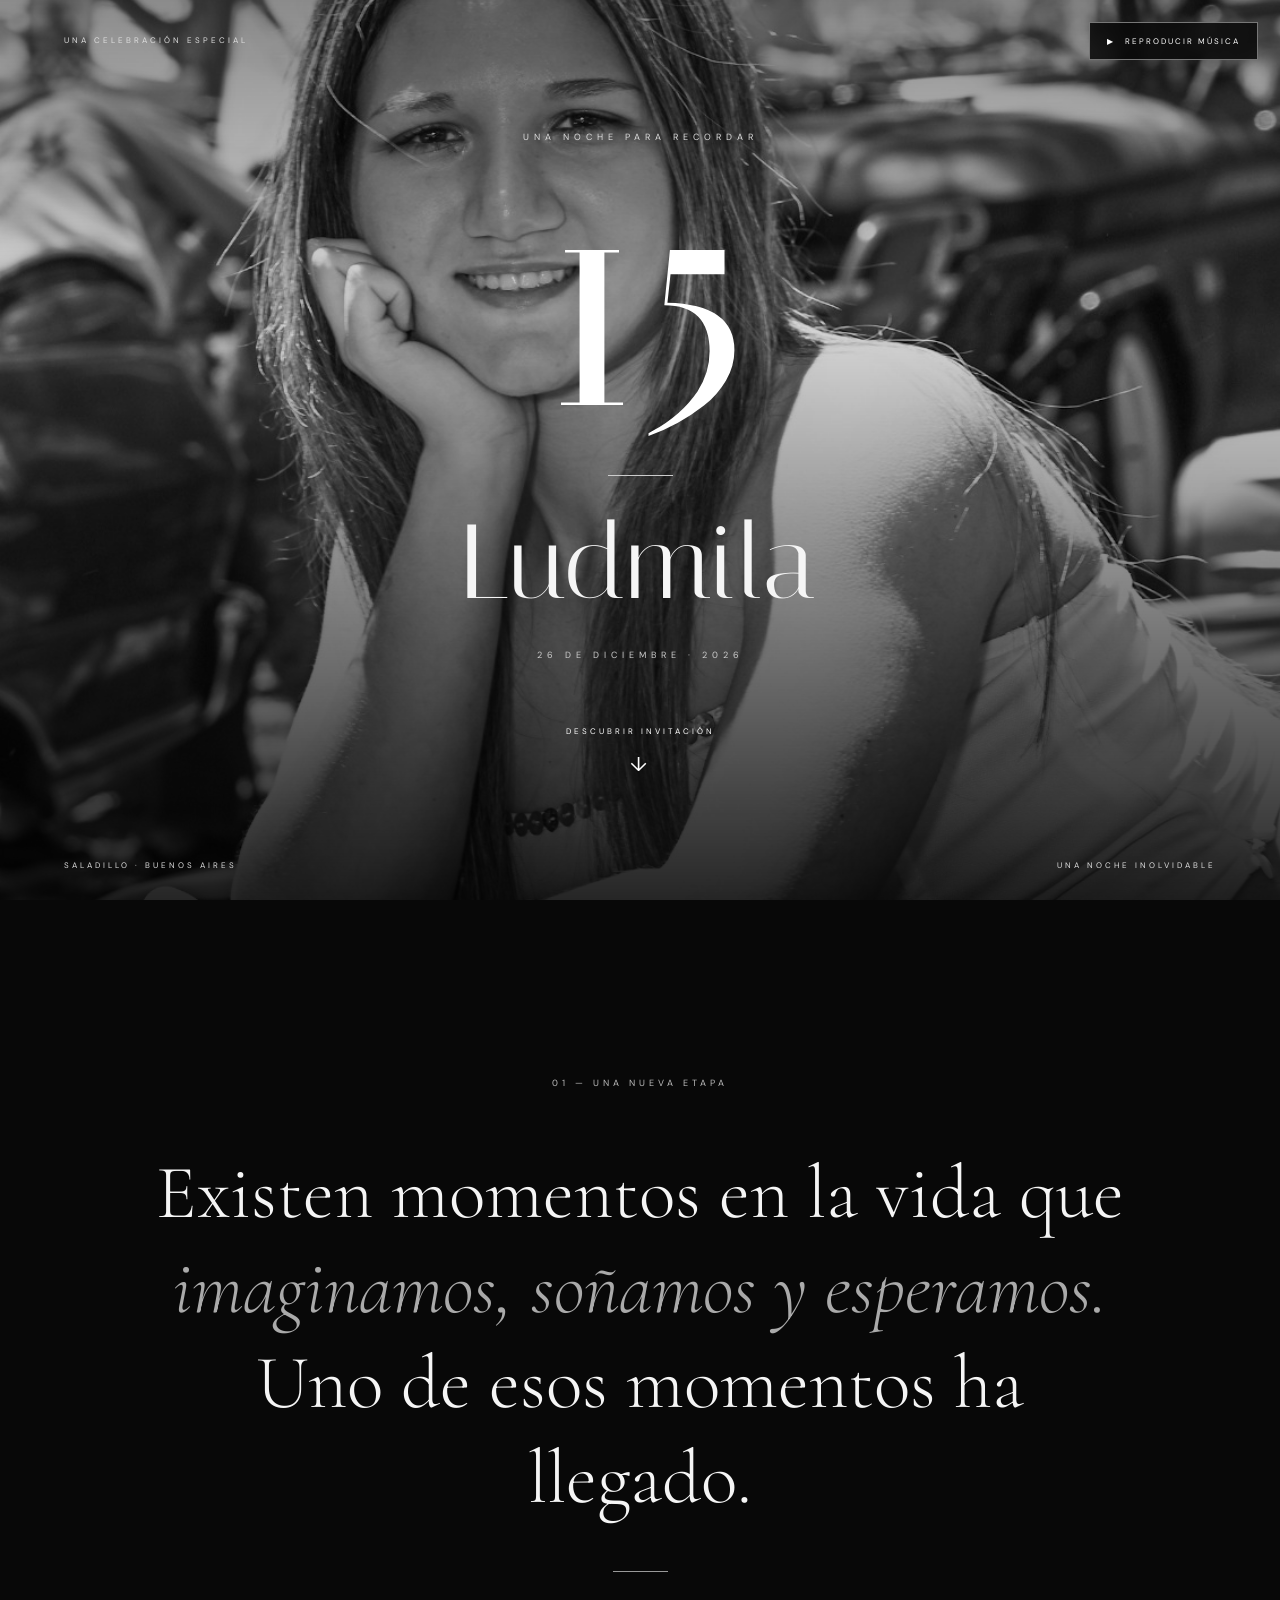
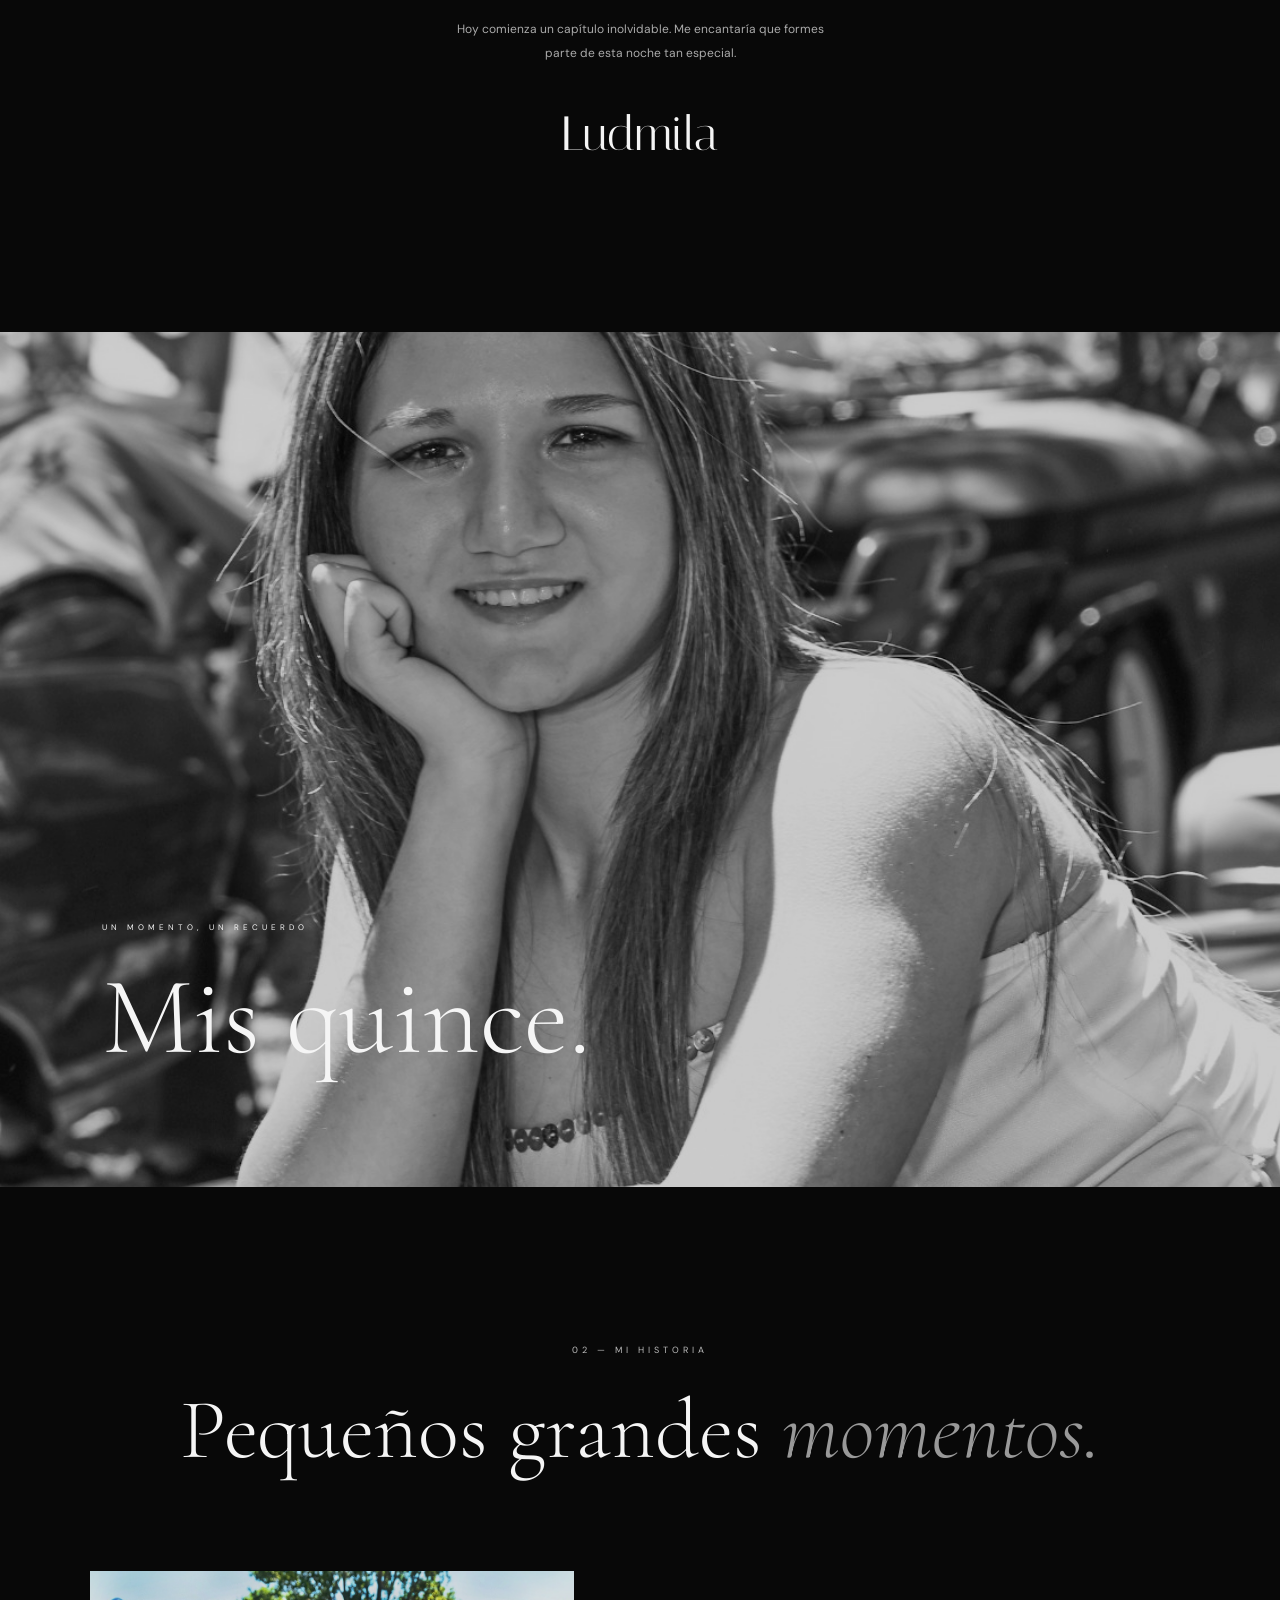
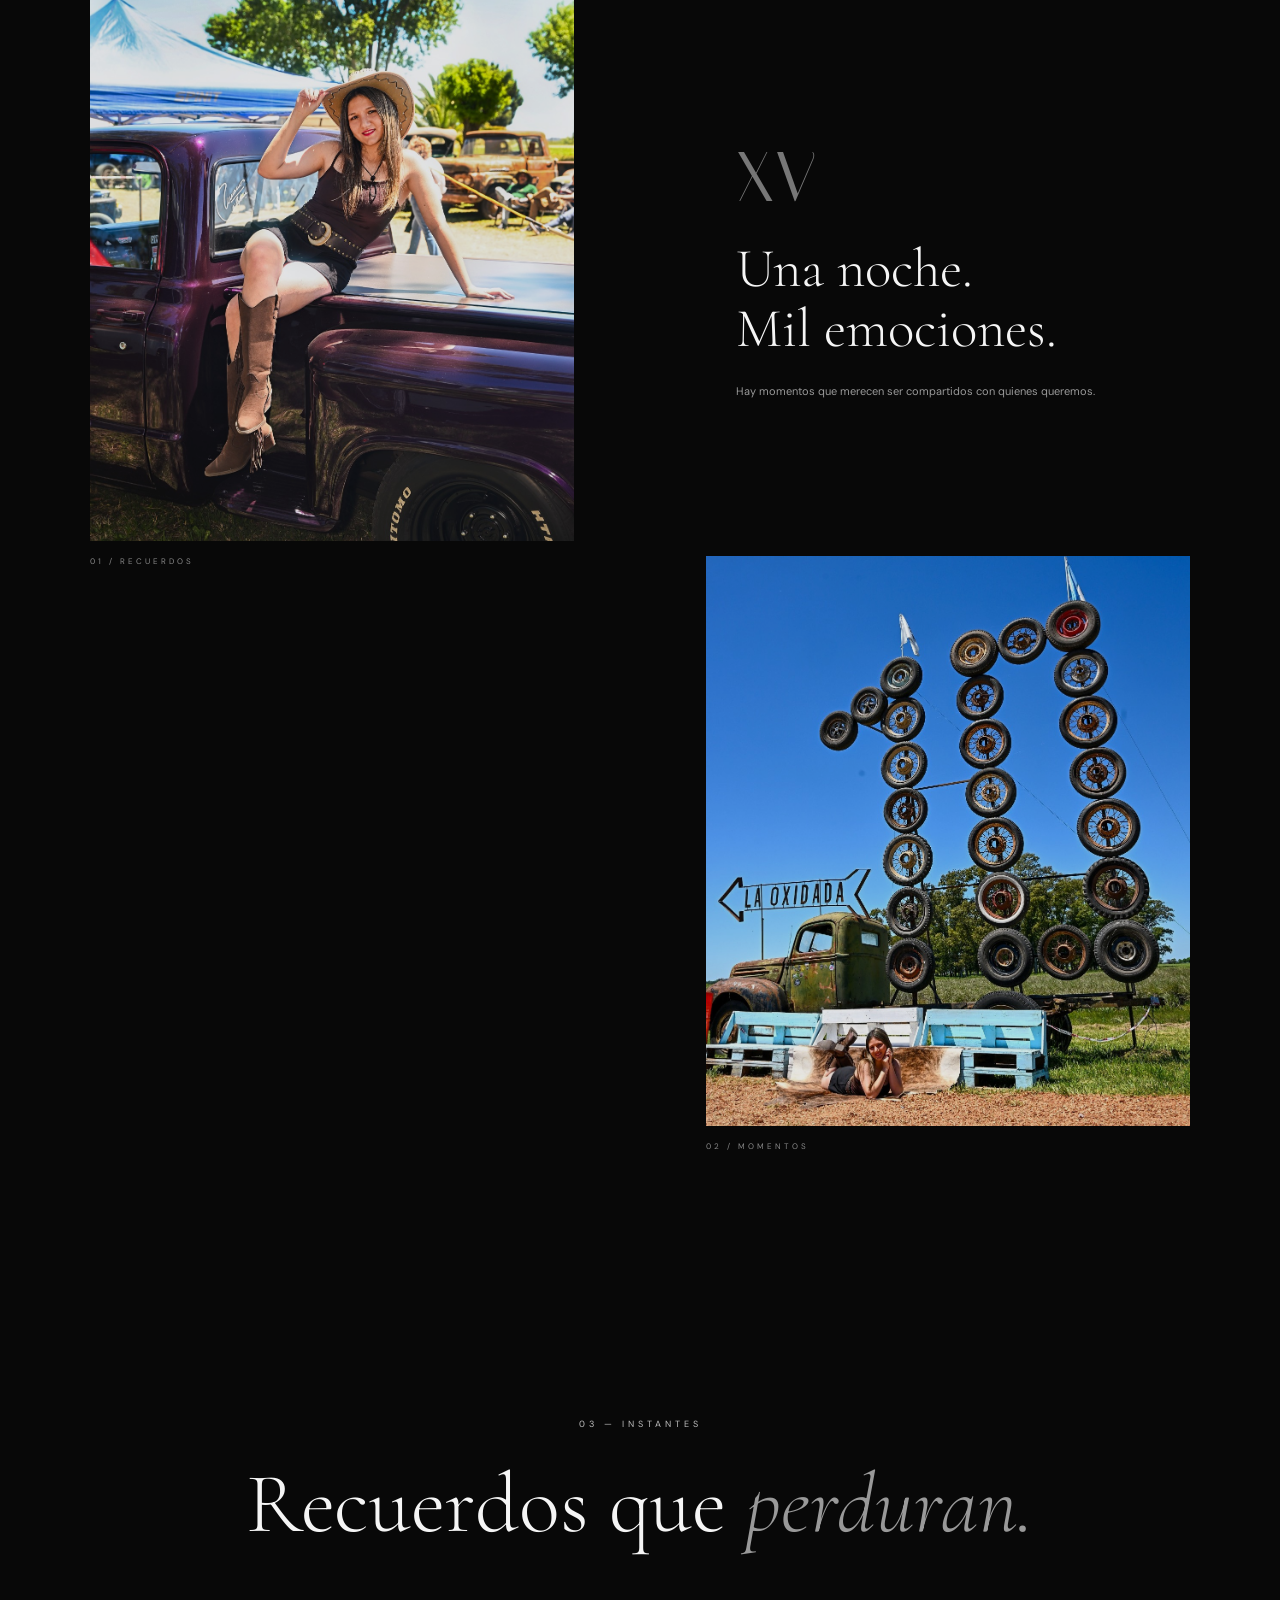
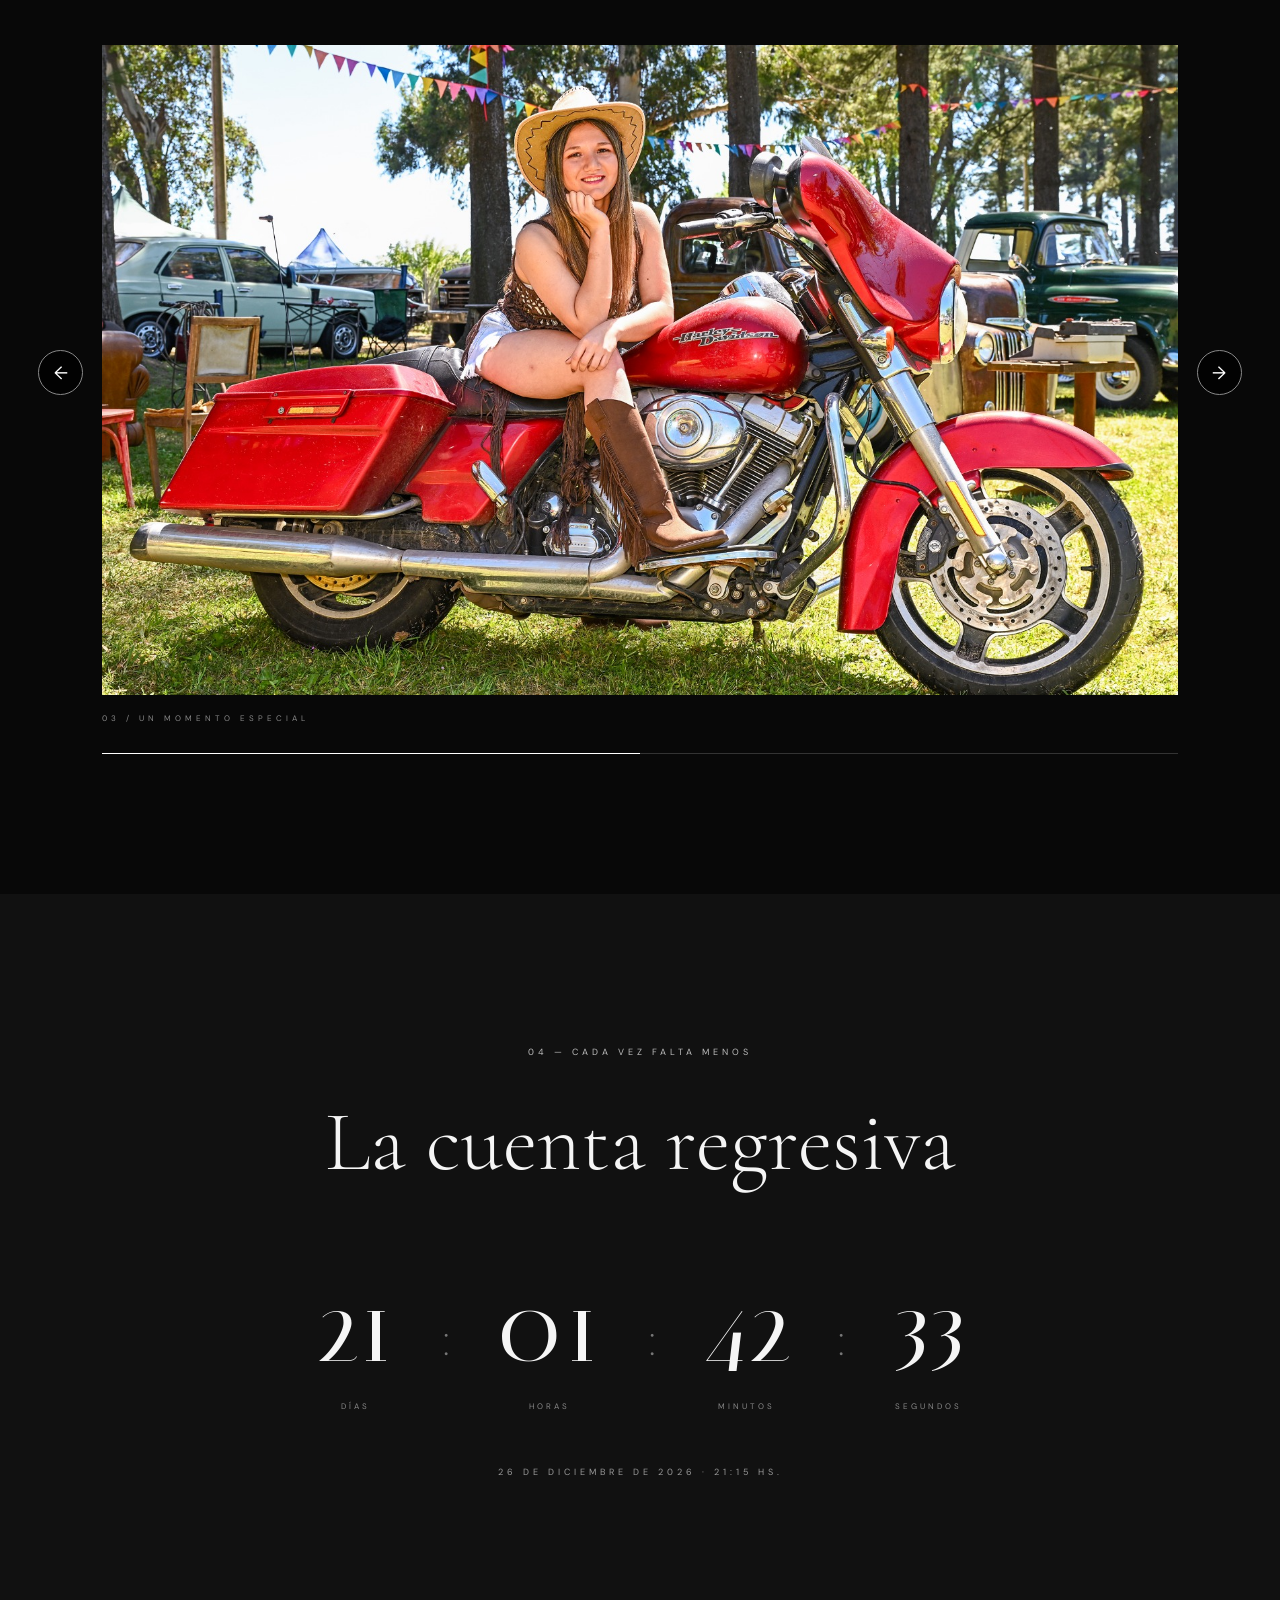
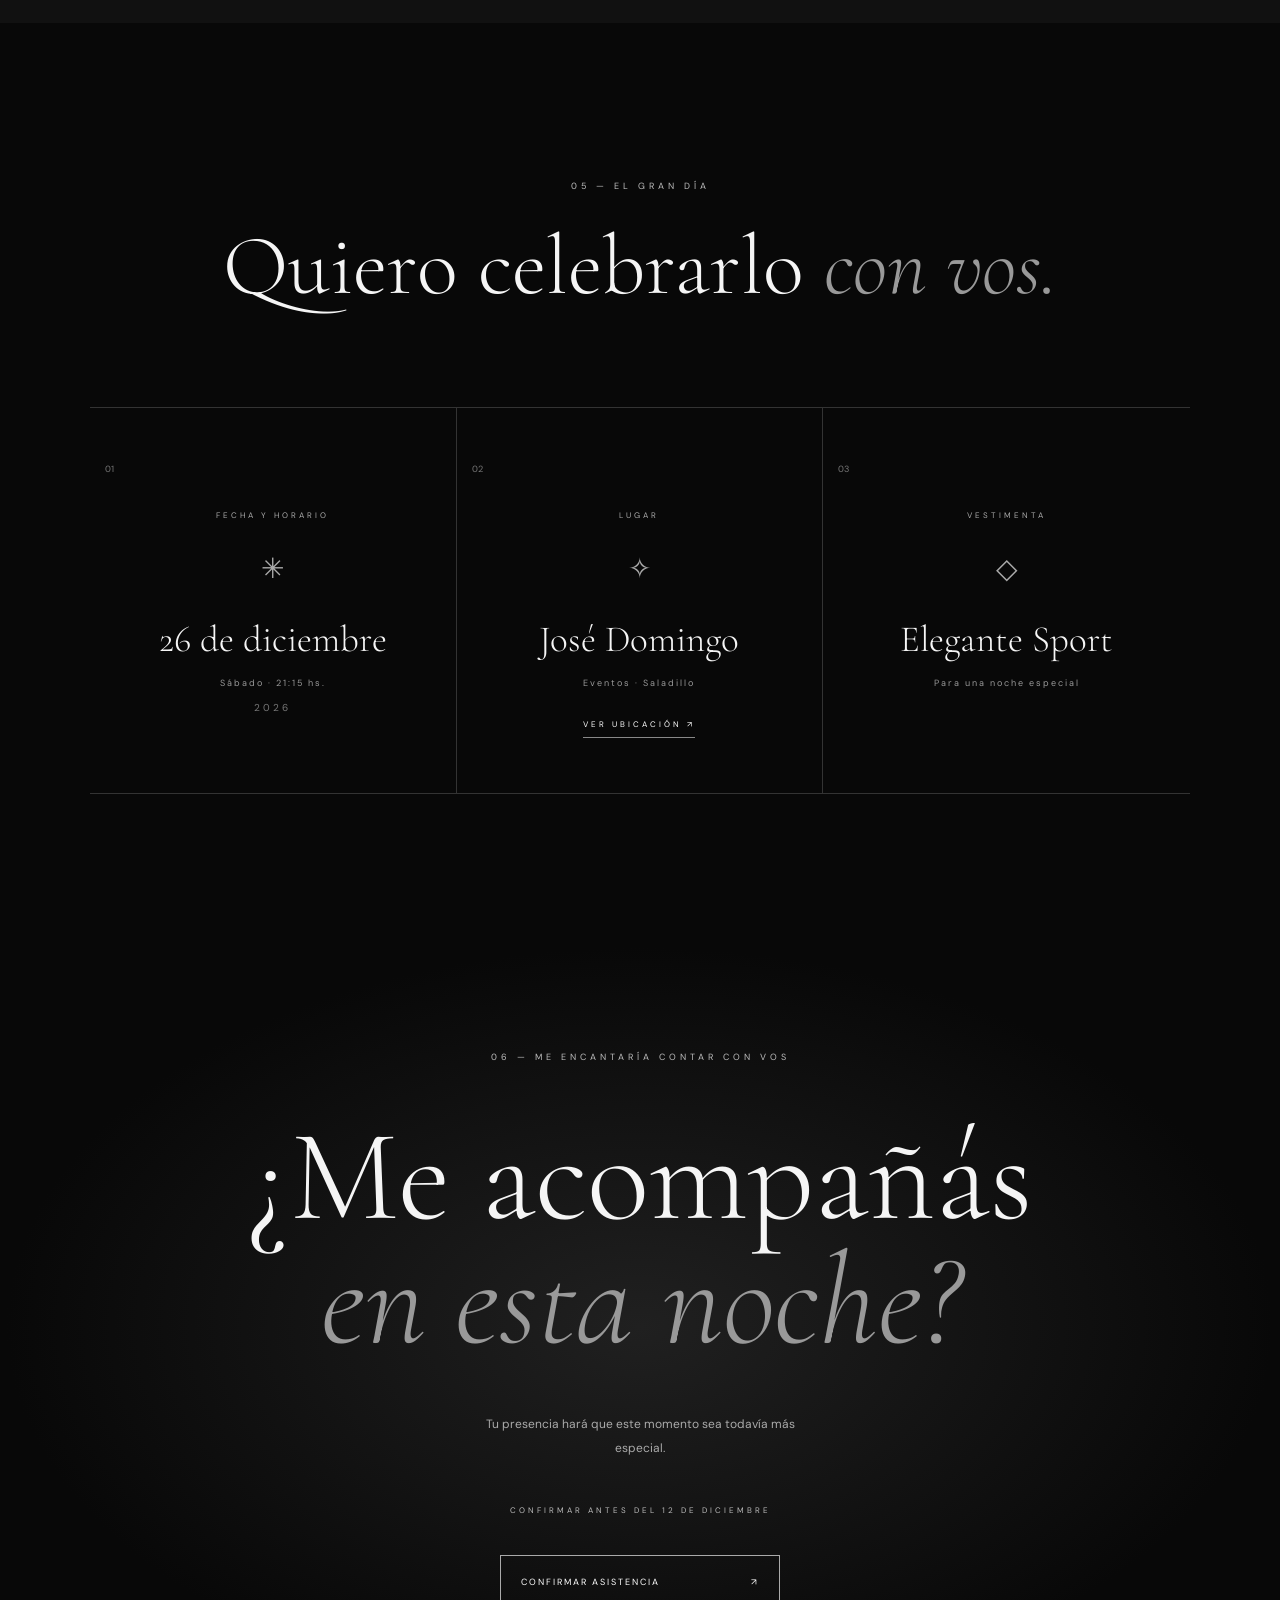
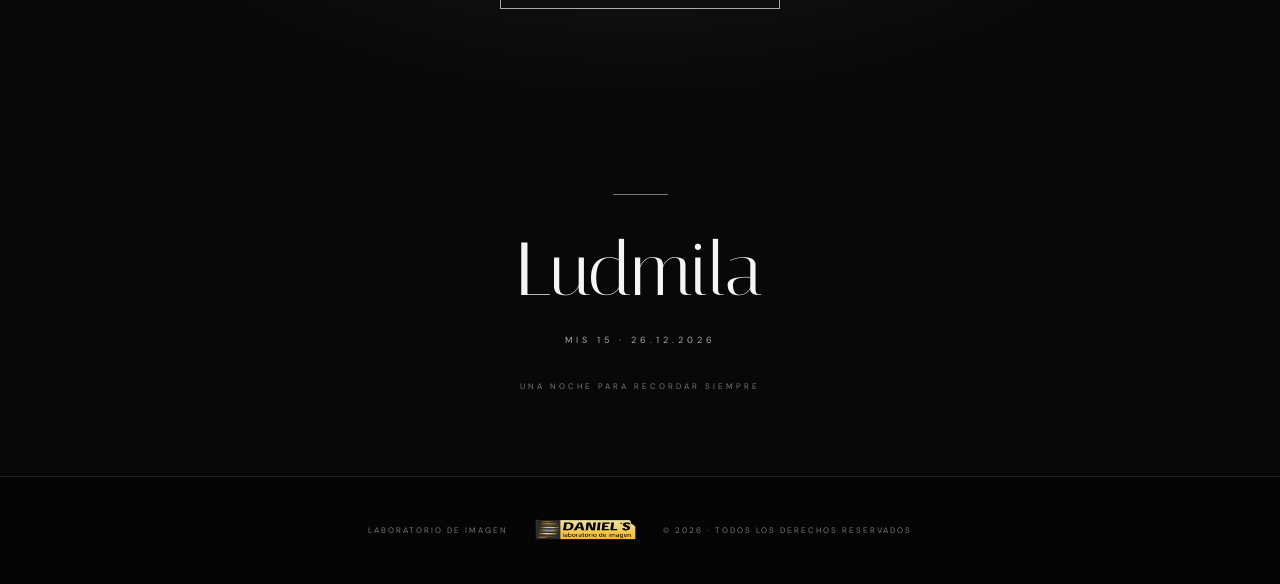
==== invitacion.html @ 51bfdfd1 "Add files via upload" ====
<!DOCTYPE html>
<html lang="es">

<head>
    <meta charset="UTF-8">
    <meta name="viewport" content="width=device-width, initial-scale=1.0">
    <meta name="theme-color" content="#080808">

    <title>Los 15 de Ludmila</title>

    <link rel="preconnect" href="https://fonts.googleapis.com">
    <link rel="preconnect" href="https://fonts.gstatic.com" crossorigin>

    <link href="https://fonts.googleapis.com/css2?family=Italiana&family=DM+Sans:wght@300;400;500&family=Cormorant+Garamond:ital,wght@0,300;0,400;0,500;1,300;1,400&display=swap" rel="stylesheet">

    <link rel="stylesheet" href="invitacion.css">
</head>

<body>

    <audio id="backgroundMusic" loop>
        <source src="Lindsey Stirling - Carol of the Bells (Official Music Video).mp3" type="audio/mpeg">
    </audio>

    <!-- MÚSICA -->
    <button class="music-button" id="musicButton">
        <span id="musicIcon">♫</span>
        <span id="musicText">REPRODUCIR MÚSICA</span>
    </button>


    <!-- PORTADA PRINCIPAL -->
    <header class="hero">

        <div class="hero-image"></div>
        <div class="hero-overlay"></div>

        <div class="hero-top">
            <span>UNA CELEBRACIÓN ESPECIAL</span>
            <span>26 · 12 · 2026</span>
        </div>

        <div class="hero-content">

            <span class="eyebrow">UNA NOCHE PARA RECORDAR</span>

            <h1>15</h1>

            <div class="hero-divider"></div>

            <h2>Ludmila</h2>

            <p>26 DE DICIEMBRE · 2026</p>

            <a href="#presentacion" class="hero-button">
                DESCUBRIR INVITACIÓN
                <span>↓</span>
            </a>

        </div>

        <div class="hero-bottom">
            <span>SALADILLO · BUENOS AIRES</span>
            <span>UNA NOCHE INOLVIDABLE</span>
        </div>

    </header>


    <main>

        <!-- FRASE -->
        <section class="presentation" id="presentacion">

            <span class="section-number">01 — UNA NUEVA ETAPA</span>

            <div class="presentation-content">

                <h2>
                    Existen momentos en la vida que
                    <em>imaginamos, soñamos y esperamos.</em>
                    Uno de esos momentos ha llegado.
                </h2>

                <div class="silver-line"></div>

                <p>
                    Hoy comienza un capítulo inolvidable.
                    Me encantaría que formes parte de esta
                    noche tan especial.
                </p>

                <span class="signature">Ludmila</span>

            </div>

        </section>


        <!-- FOTOGRAFÍA DESTACADA -->
        <section class="main-photograph">

            <img src="5.jpeg" alt="Retrato de Ludmila">

            <div class="photo-caption">
                <span>UN MOMENTO, UN RECUERDO</span>
                <h2>Mis quince.</h2>
            </div>

        </section>


        <!-- GALERÍA -->
        <section class="gallery">

            <div class="gallery-title">
                <span class="section-number">02 — MI HISTORIA</span>
                <h2>Pequeños grandes <em>momentos.</em></h2>
            </div>

            <div class="gallery-layout">

                <figure class="gallery-photo gallery-photo-one">
                    <img src="1.jpeg" alt="Ludmila">
                    <figcaption>01 / RECUERDOS</figcaption>
                </figure>

                <div class="gallery-message">
                    <span>XV</span>
                    <h3>Una noche.<br>Mil emociones.</h3>
                    <p>
                        Hay momentos que merecen
                        ser compartidos con quienes
                        queremos.
                    </p>
                </div>

                <figure class="gallery-photo gallery-photo-two">
                    <img src="2.jpeg" alt="Ludmila">
                    <figcaption>02 / MOMENTOS</figcaption>
                </figure>

            </div>

        </section>


        <!-- CARRUSEL -->
        <section class="horizontal-gallery">

            <div class="gallery-title">
                <span class="section-number">03 — INSTANTES</span>
                <h2>Recuerdos que <em>perduran.</em></h2>
            </div>

            <div class="carousel-container">

                <div class="carousel-track" id="carouselTrack">

                    <div class="carousel-slide">
                        <img src="3.jpeg" alt="Ludmila en una motocicleta">
                        <span>03 / UN MOMENTO ESPECIAL</span>
                    </div>

                    <div class="carousel-slide">
                        <img src="4.jpeg" alt="Ludmila junto a un automóvil">
                        <span>04 / UN RECUERDO INOLVIDABLE</span>
                    </div>

                </div>

                <button id="prevSlide" class="carousel-arrow">←</button>
                <button id="nextSlide" class="carousel-arrow">→</button>

            </div>

            <div class="carousel-progress">
                <div id="carouselProgress"></div>
            </div>

        </section>


        <!-- CUENTA REGRESIVA -->
        <section class="countdown-section">

            <span class="section-number">04 — CADA VEZ FALTA MENOS</span>

            <h2>La cuenta regresiva</h2>

            <div class="countdown" id="countdown">

                <div class="countdown-item">
                    <strong id="days">00</strong>
                    <span>DÍAS</span>
                </div>

                <i>:</i>

                <div class="countdown-item">
                    <strong id="hours">00</strong>
                    <span>HORAS</span>
                </div>

                <i>:</i>

                <div class="countdown-item">
                    <strong id="minutes">00</strong>
                    <span>MINUTOS</span>
                </div>

                <i>:</i>

                <div class="countdown-item">
                    <strong id="seconds">00</strong>
                    <span>SEGUNDOS</span>
                </div>

            </div>

            <p>26 DE DICIEMBRE DE 2026 · 21:15 HS.</p>

        </section>


        <!-- INFORMACIÓN -->
        <section class="event-section">

            <div class="gallery-title">
                <span class="section-number">05 — EL GRAN DÍA</span>
                <h2>Quiero celebrarlo <em>con vos.</em></h2>
            </div>

            <div class="event-grid">

                <article class="event-card">

                    <span class="event-number">01</span>

                    <span class="event-label">FECHA Y HORARIO</span>

                    <div class="event-icon">✳</div>

                    <h3>26 de diciembre</h3>

                    <p>Sábado · 21:15 hs.</p>

                    <span class="event-year">2026</span>

                </article>


                <article class="event-card">

                    <span class="event-number">02</span>

                    <span class="event-label">LUGAR</span>

                    <div class="event-icon">✧</div>

                    <h3>José Domingo</h3>

                    <p>Eventos · Saladillo</p>

                    <button id="openMap" class="location-button">
                        VER UBICACIÓN ↗
                    </button>

                </article>


                <article class="event-card">

                    <span class="event-number">03</span>

                    <span class="event-label">VESTIMENTA</span>

                    <div class="event-icon">◇</div>

                    <h3>Elegante Sport</h3>

                    <p>Para una noche especial</p>

                </article>

            </div>

        </section>


        <!-- MAPA -->
        <div class="map-modal" id="mapModal">

            <div class="map-box">

                <button id="closeMap" class="close-map">✕</button>

                <span class="section-number">CÓMO LLEGAR</span>

                <h2>José Domingo Eventos</h2>

                <iframe
                    src="https://www.google.com/maps?q=Jos%C3%A9+Domingo+Eventos+Saladillo&output=embed"
                    loading="lazy"
                    allowfullscreen>
                </iframe>

                <a href="https://maps.app.goo.gl/yNHfHJb2EQYdQ4ij7"
                   target="_blank"
                   rel="noopener noreferrer">
                    ABRIR EN GOOGLE MAPS ↗
                </a>

            </div>

        </div>


        <!-- CONFIRMACIÓN -->
        <section class="confirmation">

            <div class="confirmation-content">

                <span class="section-number">06 — ME ENCANTARÍA CONTAR CON VOS</span>

                <h2>¿Me acompañás<br><em>en esta noche?</em></h2>

                <p>
                    Tu presencia hará que este momento
                    sea todavía más especial.
                </p>

                <span class="confirmation-deadline">
                    CONFIRMAR ANTES DEL 12 DE DICIEMBRE
                </span>

                <a
                    href="https://wa.me/5492344426457?text=Hola%2C%20Ludmila.%20Confirmo%20mi%20asistencia%20a%20tus%2015."
                    target="_blank"
                    rel="noopener noreferrer"
                    class="whatsapp-button">

                    CONFIRMAR ASISTENCIA

                    <span>↗</span>

                </a>

            </div>

        </section>

    </main>


    <!-- PIE -->
    <footer>

        <div class="footer-line"></div>

        <h2>Ludmila</h2>

        <p>MIS 15 · 26.12.2026</p>

        <span>UNA NOCHE PARA RECORDAR SIEMPRE</span>

    </footer>

    <div class="production-footer">
    <span>LABORATORIO DE IMAGEN</span>
    <a href="https://wa.me/5492345561092" target="_blank">
        <img src="Logo.webp" alt="Daniel's Laboratorio de Imagen">
    </a>
    <span>© 2026 · TODOS LOS DERECHOS RESERVADOS</span>
</div>


    <script src="invitacion.js"></script>

</body>
</html>
---- invitacion.css ----
:root {
    --negro: #080808;
    --negro-suave: #111111;
    --blanco: #f5f5f5;
    --plata: #bdbdbd;
    --gris: #858585;
    --linea: rgba(255,255,255,.2);
}

* {
    margin: 0;
    padding: 0;
    box-sizing: border-box;
}

html {
    scroll-behavior: smooth;
}

body {
    background: var(--negro);
    color: var(--blanco);
    font-family: 'DM Sans', sans-serif;
    overflow-x: hidden;
}

body.no-scroll {
    overflow: hidden;
}

button {
    font-family: inherit;
}

.section-number {
    font-size: 9px;
    letter-spacing: 4px;
    color: var(--plata);
}


/* MÚSICA */

.music-button {
    position: fixed;
    top: 22px;
    right: 22px;
    z-index: 100;

    display: flex;
    align-items: center;
    gap: 10px;

    padding: 13px 17px;

    background: rgba(8,8,8,.85);
    border: 1px solid #777;
    color: white;

    font-size: 8px;
    letter-spacing: 2px;

    cursor: pointer;
    backdrop-filter: blur(10px);
}


/* PORTADA */

.hero {
    height: 100svh;
    min-height: 680px;

    position: relative;

    display: flex;
    align-items: center;
    justify-content: center;

    text-align: center;
    overflow: hidden;
}

.hero-image {
    position: absolute;
    inset: 0;

    background-image: url("5.jpeg");
    background-position: center 35%;
    background-size: cover;

    animation: aparecerImagen 2s ease both;
}

.hero-overlay {
    position: absolute;
    inset: 0;

    background:
        linear-gradient(
            180deg,
            rgba(0,0,0,.45),
            rgba(0,0,0,.15) 35%,
            rgba(0,0,0,.85)
        );
}

@keyframes aparecerImagen {
    from {
        transform: scale(1.08);
    }

    to {
        transform: scale(1);
    }
}

.hero-top,
.hero-bottom {
    position: absolute;
    left: 5%;
    right: 5%;

    display: flex;
    justify-content: space-between;

    font-size: 8px;
    letter-spacing: 3px;
    color: #ddd;

    z-index: 2;
}

.hero-top {
    top: 35px;
}

.hero-bottom {
    bottom: 30px;
}

.hero-content {
    position: relative;
    z-index: 3;
    padding: 20px;
}

.eyebrow {
    font-size: 9px;
    letter-spacing: 5px;
    color: #ddd;
}

.hero h1 {
    font-family: 'Italiana', serif;
    font-size: clamp(170px, 30vw, 310px);
    line-height: 1;
    font-weight: 400;
    color: #fff;
}

.hero-divider {
    width: 65px;
    height: 1px;
    background: #ccc;
    margin: 20px auto 25px;
}

.hero h2 {
    font-family: 'Italiana', serif;
    font-size: clamp(65px, 12vw, 105px);
    font-weight: 400;
    letter-spacing: 2px;
}

.hero-content > p {
    margin-top: 25px;
    font-size: 9px;
    letter-spacing: 5px;
    color: #ccc;
}

.hero-button {
    display: flex;
    flex-direction: column;
    align-items: center;
    gap: 15px;

    margin-top: 65px;

    color: white;
    text-decoration: none;

    font-size: 8px;
    letter-spacing: 3px;

    transition: opacity .3s;
}

.hero-button:hover {
    opacity: .6;
}

.hero-button span {
    font-size: 20px;
}


/* PRESENTACIÓN */

.presentation {
    max-width: 1050px;
    margin: auto;
    padding: 170px 35px;
    text-align: center;
}

.presentation-content {
    margin-top: 55px;
}

.presentation h2 {
    font-family: 'Cormorant Garamond', serif;
    font-size: clamp(38px, 6vw, 76px);
    line-height: 1.25;
    font-weight: 300;
}

.presentation h2 em {
    display: block;
    color: #aaa;
}

.silver-line {
    width: 55px;
    height: 1px;
    background: #999;
    margin: 45px auto;
}

.presentation p {
    max-width: 400px;
    margin: auto;
    font-size: 12px;
    line-height: 2;
    color: #aaa;
}

.signature {
    display: block;
    margin-top: 40px;
    font-family: 'Italiana', serif;
    font-size: 48px;
}


/* FOTOGRAFÍA PRINCIPAL */

.main-photograph {
    height: 95vh;
    min-height: 550px;
    position: relative;
    overflow: hidden;
}

.main-photograph img {
    width: 100%;
    height: 100%;
    object-fit: cover;
    object-position: center 35%;
    filter: brightness(.8);
}

.photo-caption {
    position: absolute;
    bottom: 12%;
    left: 8%;
}

.photo-caption span {
    font-size: 8px;
    letter-spacing: 4px;
}

.photo-caption h2 {
    font-family: 'Cormorant Garamond', serif;
    font-size: clamp(65px, 10vw, 110px);
    font-weight: 300;
    margin-top: 15px;
}


/* GALERÍA */

.gallery {
    padding: 150px 7%;
}

.gallery-title {
    text-align: center;
    margin-bottom: 90px;
}

.gallery-title h2 {
    font-family: 'Cormorant Garamond', serif;
    font-size: clamp(48px, 8vw, 85px);
    font-weight: 300;
    margin-top: 20px;
}

.gallery-title h2 em {
    color: #999;
}

.gallery-layout {
    max-width: 1100px;
    margin: auto;

    display: grid;
    grid-template-columns: 1fr 1fr;
    gap: 70px 12%;

    align-items: center;
}

.gallery-photo img {
    display: block;
    width: 100%;
    height: 570px;
    object-fit: cover;
    filter: brightness(.9);
    transition: transform .8s ease;
}

.gallery-photo:hover img {
    transform: scale(1.015);
}

.gallery-photo figcaption {
    display: flex;
    justify-content: space-between;
    padding-top: 15px;

    font-size: 8px;
    letter-spacing: 3px;
    color: #888;
}

.gallery-message {
    padding: 30px;
}

.gallery-message > span {
    font-family: 'Italiana', serif;
    font-size: 70px;
    color: #777;
}

.gallery-message h3 {
    font-family: 'Cormorant Garamond', serif;
    font-size: 55px;
    font-weight: 300;
    line-height: 1.1;
    margin: 20px 0;
}

.gallery-message p {
    font-size: 11px;
    color: #999;
    line-height: 2;
}

.gallery-photo-two {
    grid-column: 2;
    margin-top: -80px;
}


/* CARRUSEL */

.horizontal-gallery {
    padding: 110px 0 140px;
    overflow: hidden;
}

.carousel-container {
    position: relative;
    overflow: hidden;
}

.carousel-track {
    display: flex;
    transition: transform .9s cubic-bezier(.22,.61,.36,1);
}

.carousel-slide {
    flex: 0 0 100%;
    padding: 0 8%;
}

.carousel-slide img {
    display: block;
    width: 100%;
    height: min(65vw, 650px);
    min-height: 300px;
    object-fit: cover;
}

.carousel-slide > span {
    display: block;
    margin-top: 18px;
    font-size: 8px;
    letter-spacing: 4px;
    color: #888;
}

.carousel-arrow {
    position: absolute;
    top: 45%;
    width: 45px;
    height: 45px;
    border-radius: 50%;

    background: rgba(0,0,0,.7);
    border: 1px solid #888;
    color: white;

    cursor: pointer;
    font-size: 18px;
    transition: .3s;
}

.carousel-arrow:hover {
    background: white;
    color: black;
}

#prevSlide {
    left: 3%;
}

#nextSlide {
    right: 3%;
}

.carousel-progress {
    width: 84%;
    height: 1px;
    background: #333;
    margin: 30px auto 0;
}

.carousel-progress div {
    width: 50%;
    height: 1px;
    background: white;
    transition: transform .8s;
}


/* CUENTA REGRESIVA */

.countdown-section {
    padding: 145px 20px;
    background: #111;
    text-align: center;
}

.countdown-section h2 {
    font-family: 'Cormorant Garamond', serif;
    font-size: clamp(48px, 8vw, 85px);
    font-weight: 300;
    margin: 30px 0 75px;
}

.countdown {
    display: flex;
    align-items: center;
    justify-content: center;
    gap: clamp(10px, 4vw, 45px);
}

.countdown-item {
    display: flex;
    flex-direction: column;
    gap: 15px;
}

.countdown-item strong {
    font-family: 'Italiana', serif;
    font-size: clamp(45px, 9vw, 100px);
    font-weight: 400;
    font-variant-numeric: tabular-nums;
}

.countdown-item span {
    font-size: 8px;
    letter-spacing: 3px;
    color: #888;
}

.countdown > i {
    font-family: 'Italiana', serif;
    font-size: 45px;
    color: #777;
    font-style: normal;
}

.countdown-section > p {
    margin-top: 55px;
    font-size: 9px;
    letter-spacing: 4px;
    color: #999;
}


/* INFORMACIÓN */

.event-section {
    padding: 150px 7%;
}

.event-grid {
    max-width: 1100px;
    margin: auto;

    display: grid;
    grid-template-columns: repeat(3, 1fr);

    border-top: 1px solid #333;
    border-bottom: 1px solid #333;
}

.event-card {
    padding: 55px 15px;
    text-align: center;
    border-right: 1px solid #333;
    position: relative;
}

.event-card:last-child {
    border-right: none;
}

.event-number {
    display: block;
    text-align: left;
    color: #777;
    font-size: 9px;
}

.event-label {
    display: block;
    margin-top: 35px;
    color: #aaa;
    font-size: 8px;
    letter-spacing: 3px;
}

.event-icon {
    margin: 30px 0;
    font-size: 28px;
    color: #aaa;
}

.event-card h3 {
    font-family: 'Cormorant Garamond', serif;
    font-size: clamp(25px, 3vw, 37px);
    font-weight: 300;
}

.event-card p {
    margin-top: 15px;
    font-size: 9px;
    letter-spacing: 2px;
    color: #999;
}

.event-year {
    display: block;
    margin-top: 12px;
    color: #777;
    font-size: 10px;
    letter-spacing: 3px;
}

.location-button {
    margin-top: 30px;
    padding-bottom: 8px;

    background: none;
    border: none;
    border-bottom: 1px solid #888;

    color: white;
    font-size: 8px;
    letter-spacing: 3px;
    cursor: pointer;
}


/* MAPA */

.map-modal {
    position: fixed;
    inset: 0;
    z-index: 200;

    display: none;
    align-items: center;
    justify-content: center;

    padding: 20px;
    background: rgba(0,0,0,.94);
    backdrop-filter: blur(12px);
}

.map-modal.active {
    display: flex;
}

.map-box {
    position: relative;
    width: 100%;
    max-width: 650px;
    padding: 45px 25px;
    background: #111;
    border: 1px solid #555;
    text-align: center;
}

.close-map {
    position: absolute;
    top: 15px;
    right: 20px;

    background: none;
    border: none;
    color: white;

    font-size: 22px;
    cursor: pointer;
}

.map-box h2 {
    font-family: 'Cormorant Garamond', serif;
    font-size: 38px;
    font-weight: 300;
    margin: 20px 0 30px;
}

.map-box iframe {
    width: 100%;
    height: 350px;
    border: none;
    filter: grayscale(1);
}

.map-box a {
    display: inline-block;
    margin-top: 25px;
    color: white;
    font-size: 9px;
    letter-spacing: 3px;
    text-decoration: none;
}


/* CONFIRMACIÓN */

.confirmation {
    min-height: 750px;
    display: flex;
    align-items: center;
    justify-content: center;

    padding: 100px 25px;
    text-align: center;

    background:
        radial-gradient(ellipse at center, #202020, #080808 70%);
}

.confirmation-content h2 {
    font-family: 'Cormorant Garamond', serif;
    font-size: clamp(65px, 12vw, 130px);
    line-height: .95;
    font-weight: 300;
    margin: 50px 0;
}

.confirmation-content h2 em {
    color: #999;
}

.confirmation-content > p {
    max-width: 340px;
    margin: auto;
    color: #aaa;
    font-size: 12px;
    line-height: 2;
}

.confirmation-deadline {
    display: block;
    margin-top: 45px;
    font-size: 8px;
    letter-spacing: 3px;
    color: #bbb;
}

.whatsapp-button {
    width: 280px;
    margin: 40px auto 0;
    padding: 20px;

    display: flex;
    justify-content: space-between;

    border: 1px solid #aaa;
    color: white;
    text-decoration: none;

    font-size: 9px;
    letter-spacing: 2px;
    transition: .3s;
}

.whatsapp-button:hover {
    background: white;
    color: black;
}


/* PIE */

footer {
    text-align: center;
    padding: 85px 20px;
}

.footer-line {
    width: 55px;
    height: 1px;
    background: #777;
    margin: auto auto 30px;
}

footer h2 {
    font-family: 'Italiana', serif;
    font-size: 75px;
    font-weight: 400;
    margin: 20px 0;
}

footer p {
    font-size: 9px;
    letter-spacing: 4px;
    color: #aaa;
}

footer > span {
    display: block;
    margin-top: 35px;
    font-size: 8px;
    letter-spacing: 3px;
    color: #777;
}


/* ANIMACIONES SUAVES */

.section-reveal {
    opacity: 0;
    transform: translateY(25px);
    transition: opacity 1s ease, transform 1s ease;
}

.section-reveal.visible {
    opacity: 1;
    transform: translateY(0);
}


/* RESPONSIVE */

@media(max-width: 700px) {

    .hero {
        min-height: 700px;
    }

    .hero-top,
    .hero-bottom {
        font-size: 7px;
        letter-spacing: 1px;
    }

    .presentation {
        padding: 120px 25px;
    }

    .main-photograph {
        height: 75vh;
    }

    .gallery {
        padding: 110px 8%;
    }

    .gallery-layout {
        grid-template-columns: 1fr;
        gap: 55px;
    }

    .gallery-photo img {
        height: 470px;
    }

    .gallery-photo-two {
        grid-column: auto;
        margin-top: 0;
    }

    .gallery-message {
        padding: 10px 0;
    }

    .carousel-slide {
        padding: 0 5%;
    }

    .carousel-slide img {
        height: 65vw;
    }

    .countdown {
        gap: 9px;
    }

    .countdown > i {
        font-size: 24px;
    }

    .countdown-item span {
        font-size: 6px;
        letter-spacing: 1px;
    }

    .event-grid {
        grid-template-columns: 1fr;
    }

    .event-card {
        border-right: none;
        border-bottom: 1px solid #333;
    }

    .event-card:last-child {
        border-bottom: none;
    }

    .map-box {
        padding: 40px 15px 20px;
    }

    .map-box iframe {
        height: 300px;
    }

}

.production-footer {
    background: #050505;
    border-top: 1px solid rgba(255,255,255,.12);
    padding: 15px 25px;
    display: flex;
    align-items: center;
    justify-content: center;
    gap: 20px;
    flex-wrap: wrap;
}

.production-footer span {
    font-size: 8px;
    letter-spacing: 2px;
    color: #777;
}

.production-footer a {
    display: block;
    width: 115px;
}

.production-footer img {
    display: block;
    width: 100%;
    height: auto;
}

@media(max-width: 500px) {
    .production-footer {
        gap: 12px;
    }

    .production-footer span {
        font-size: 7px;
    }

    .production-footer a {
        width: 95px;
    }
}
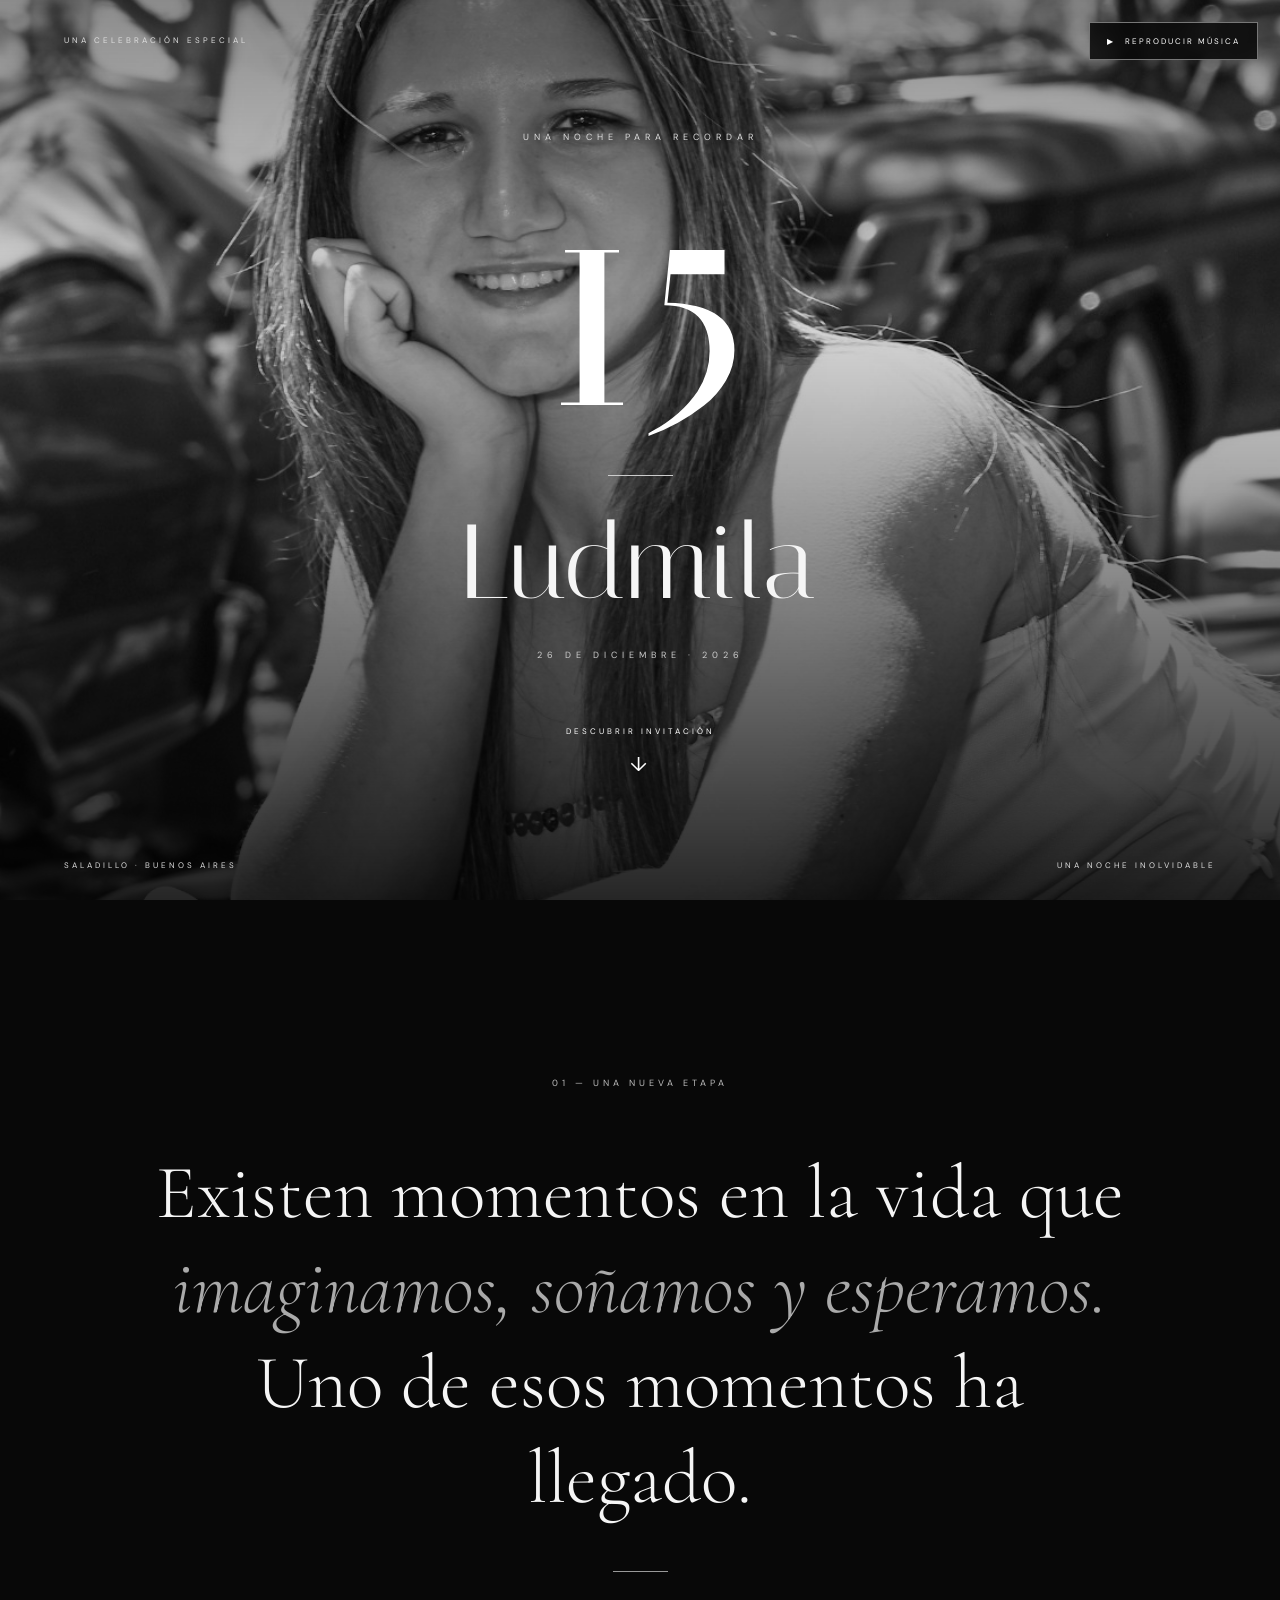
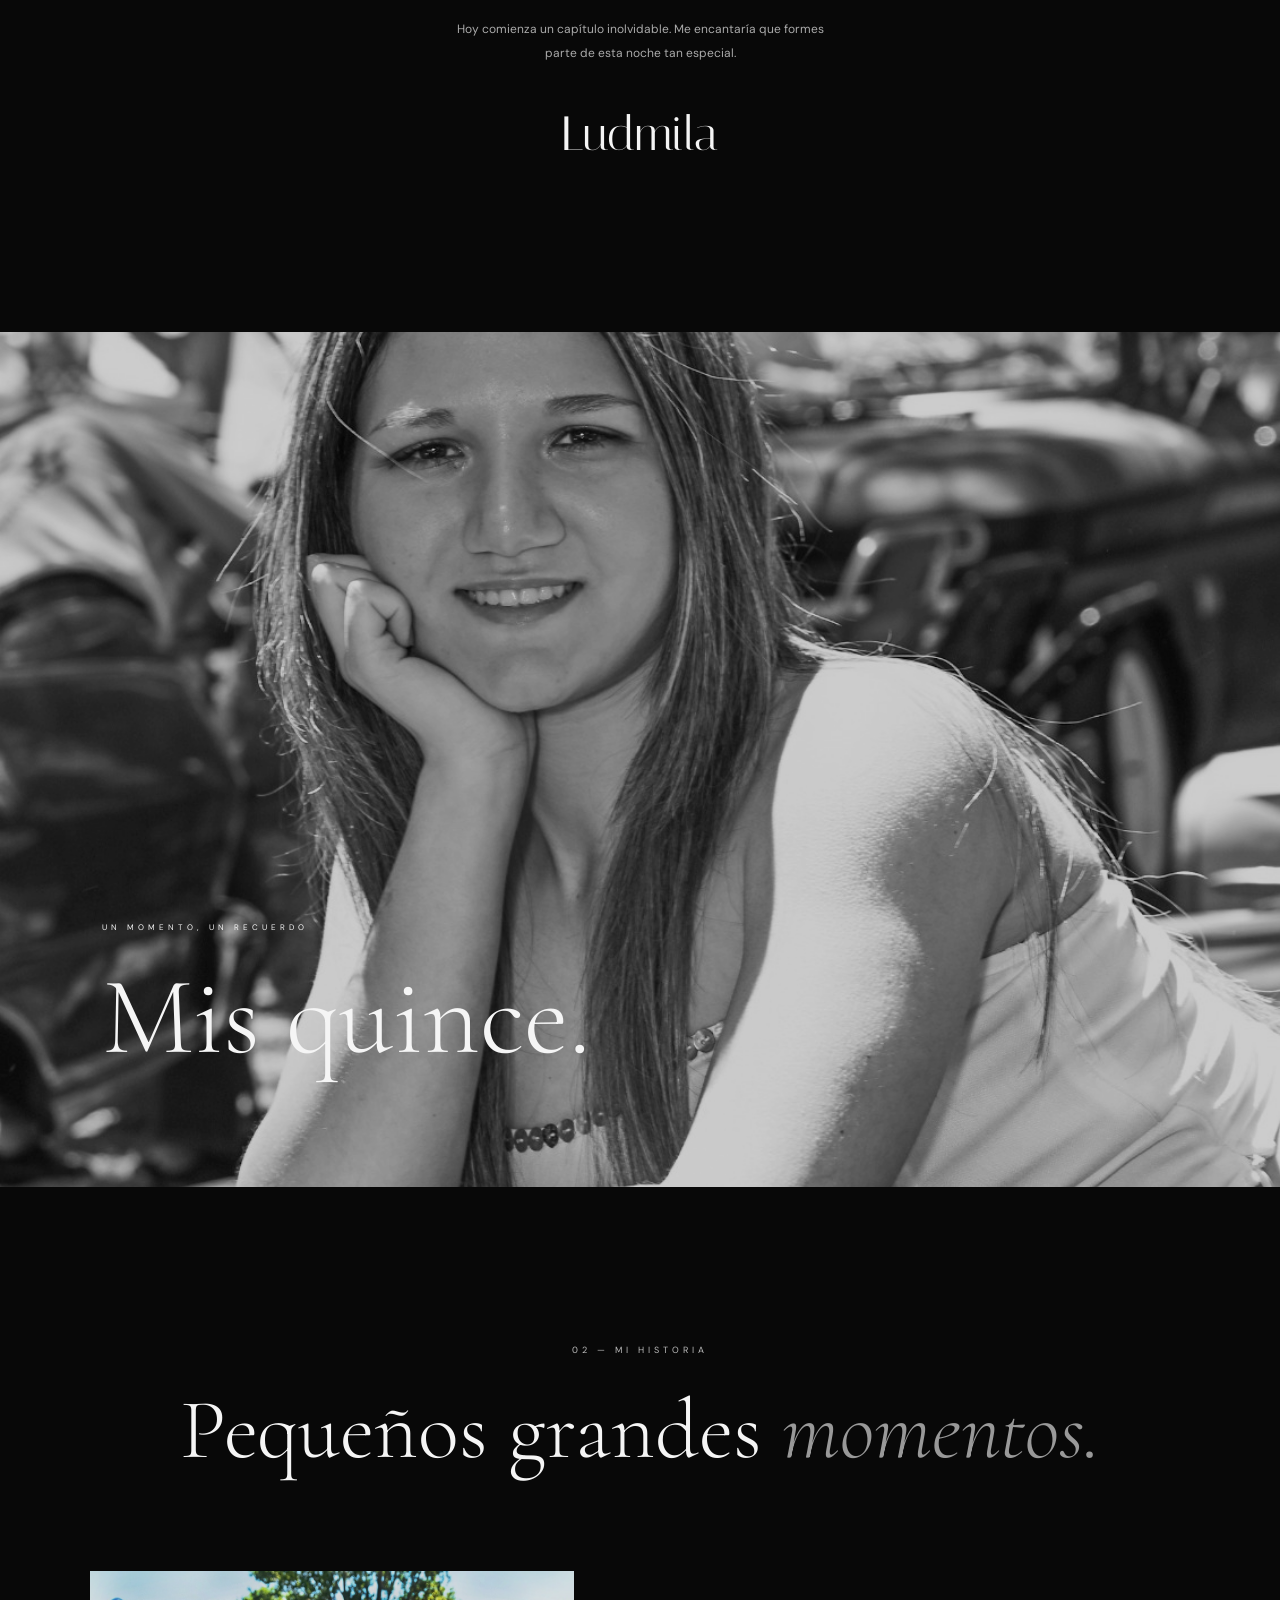
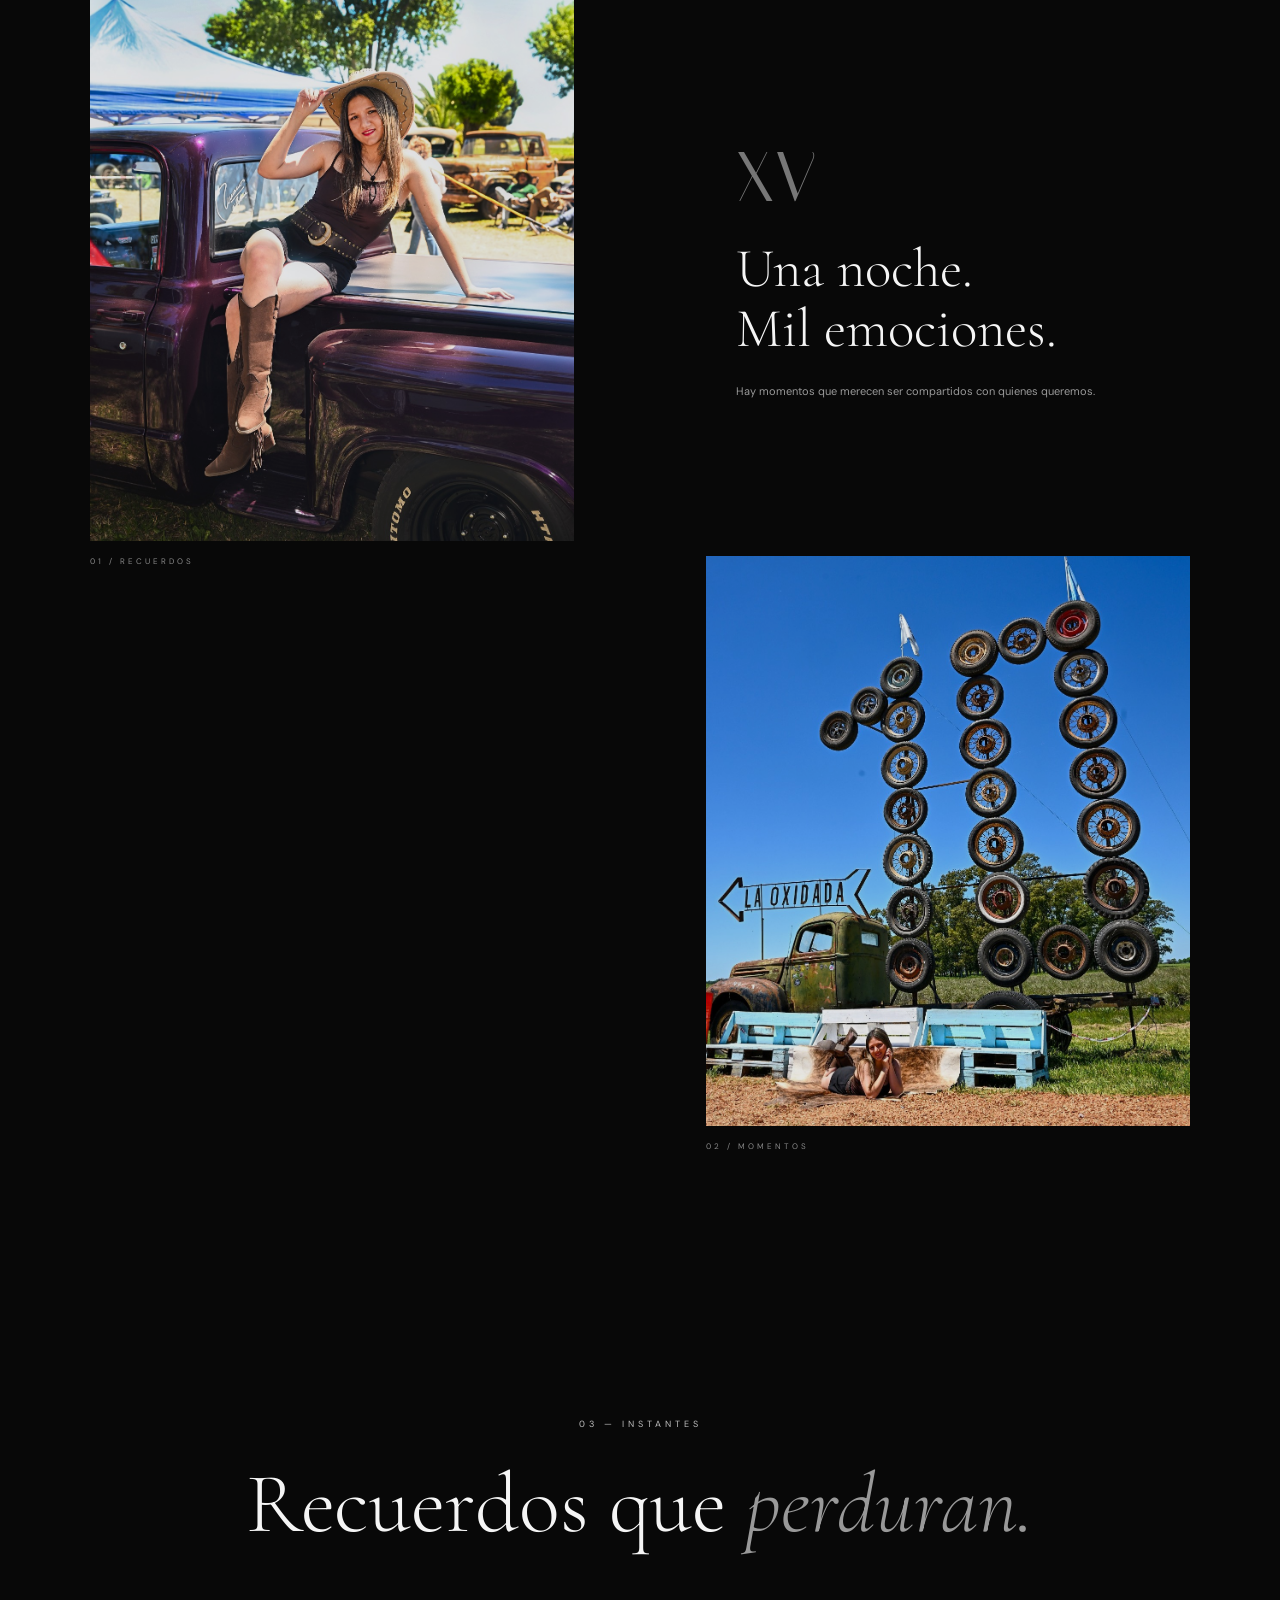
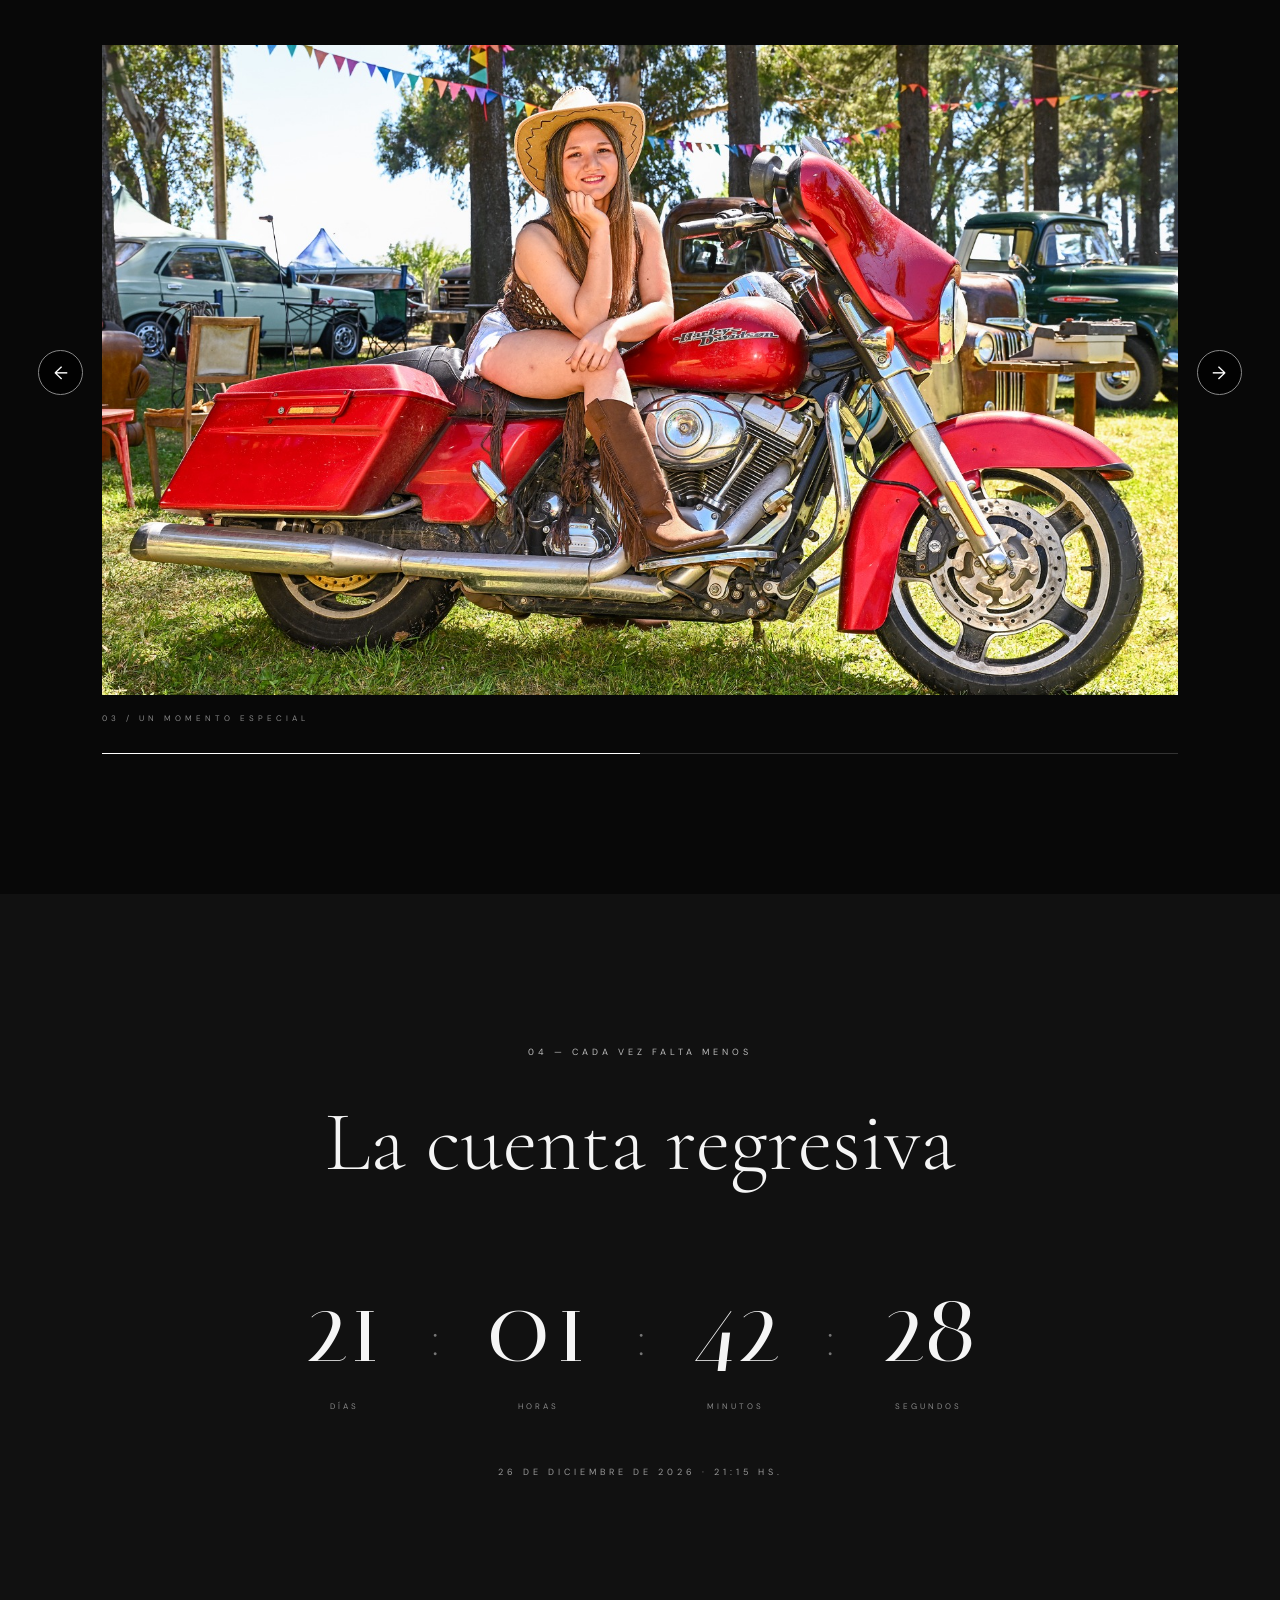
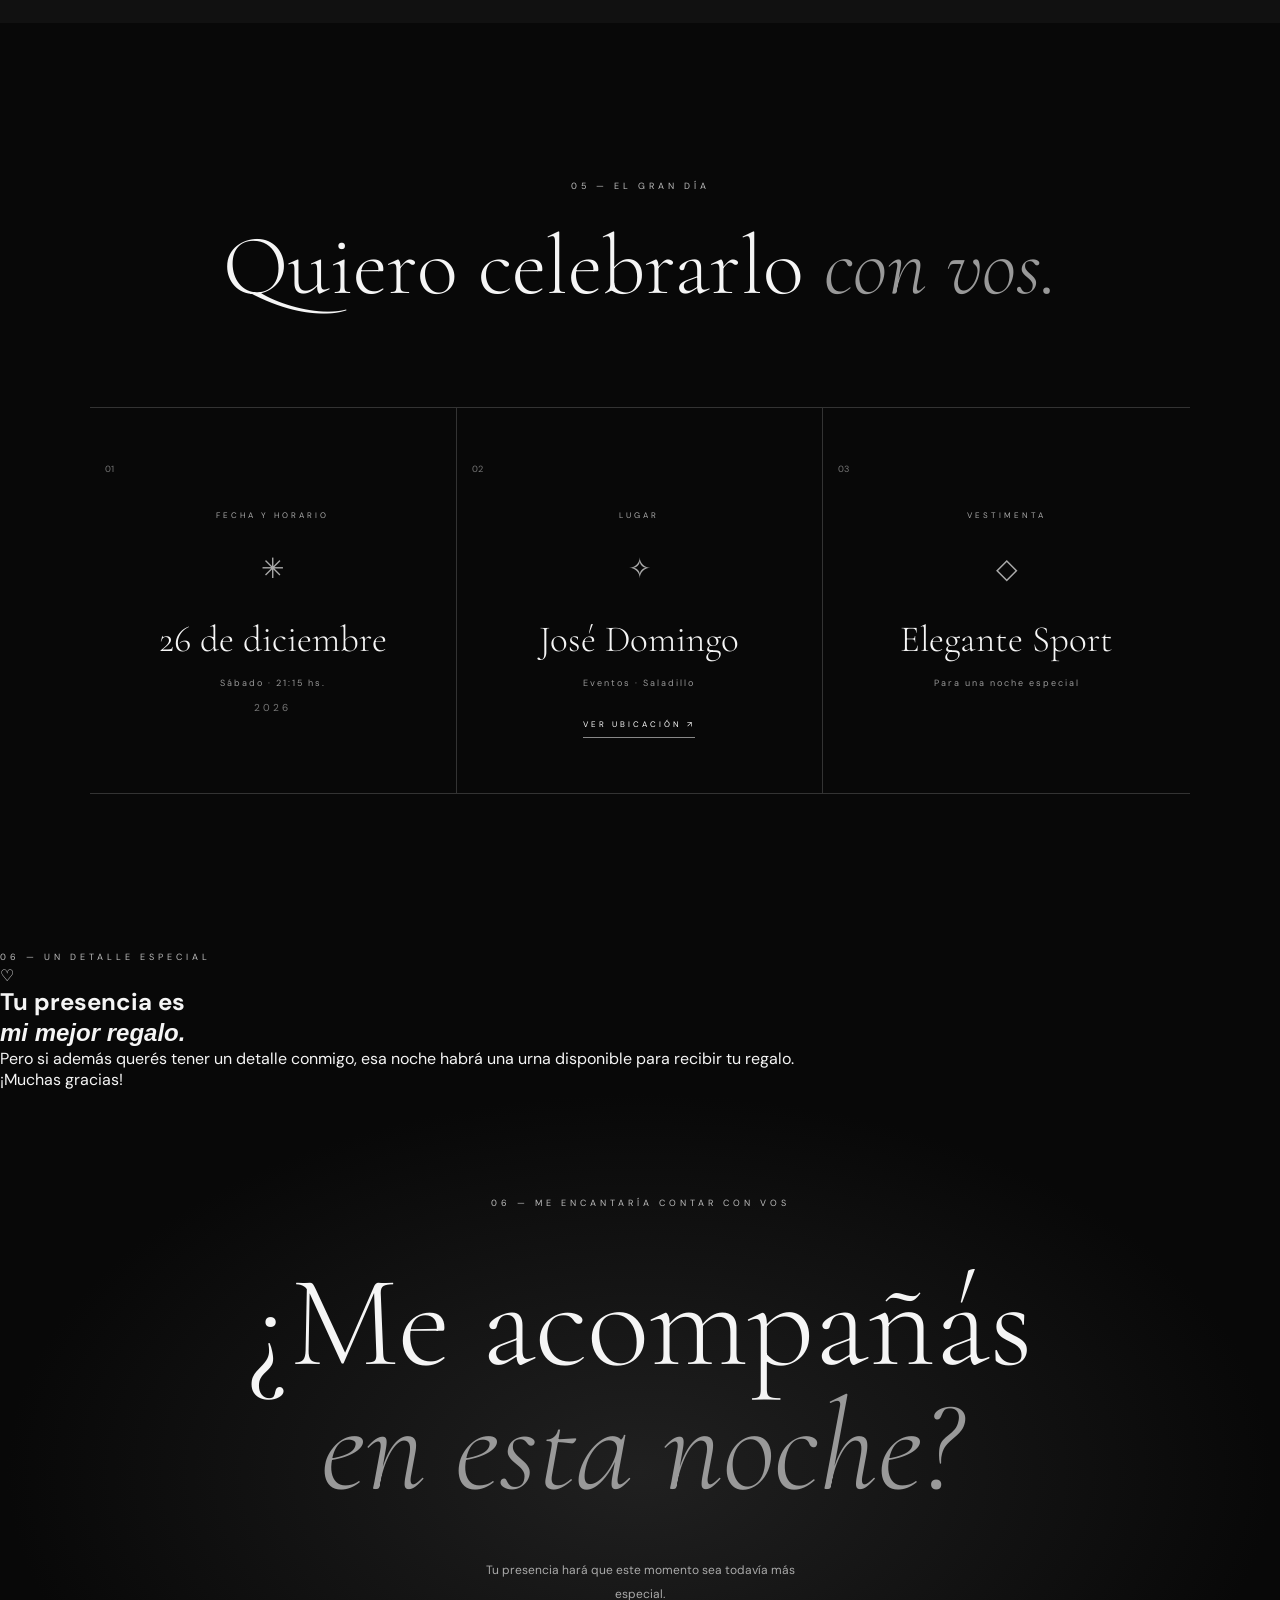
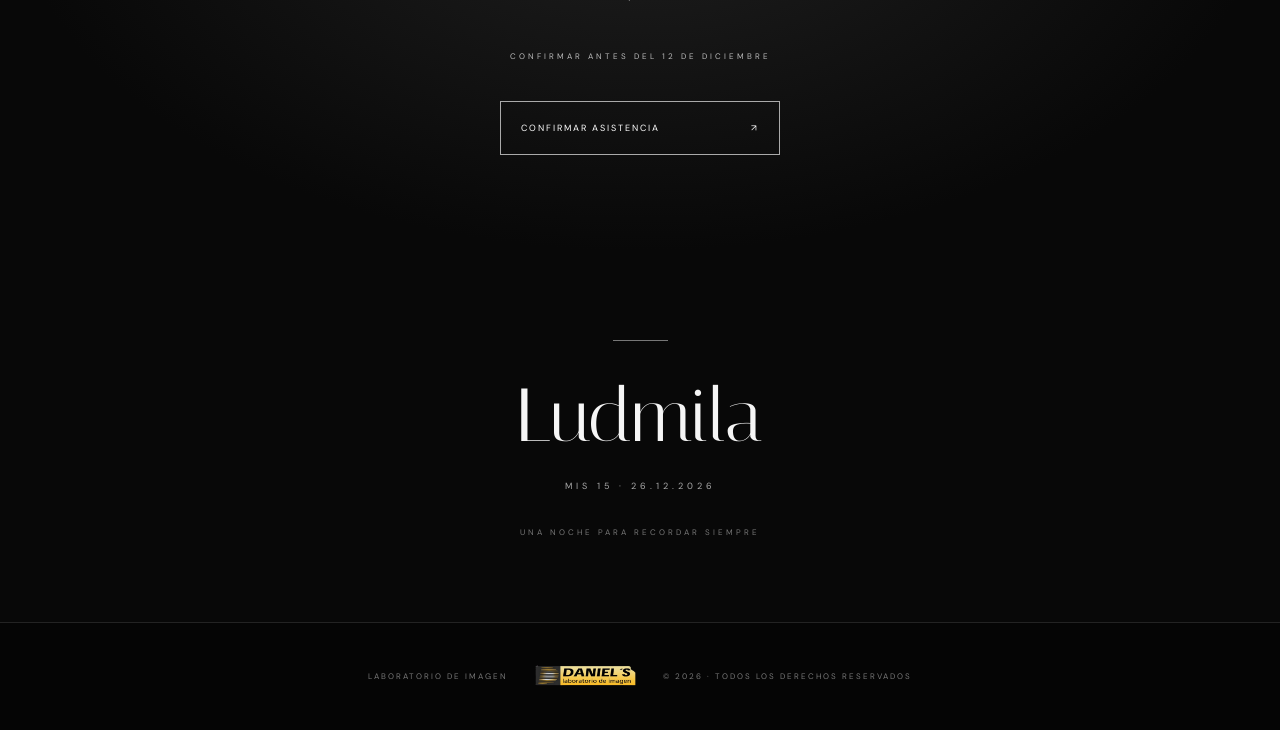
==== commit 69f92aee: "Update invitacion.html" ====
--- a/invitacion.html
+++ b/invitacion.html
@@ -287,6 +287,31 @@
 
         </section>
 
+              <!-- REGALOS -->
+<section class="gift-section">
+
+    <span class="section-number">06 — UN DETALLE ESPECIAL</span>
+
+    <div class="gift-content">
+
+        <div class="gift-icon">♡</div>
+
+        <h2>Tu presencia es<br><em>mi mejor regalo.</em></h2>
+
+        <div class="gift-line"></div>
+
+        <p>
+            Pero si además querés tener un detalle conmigo,
+            esa noche habrá una urna disponible para recibir
+            tu regalo.
+        </p>
+
+        <span class="gift-signature">¡Muchas gracias!</span>
+
+    </div>
+
+</section>
+
 
         <!-- MAPA -->
         <div class="map-modal" id="mapModal">
@@ -378,4 +403,4 @@
     <script src="invitacion.js"></script>
 
 </body>
-</html>+</html>
